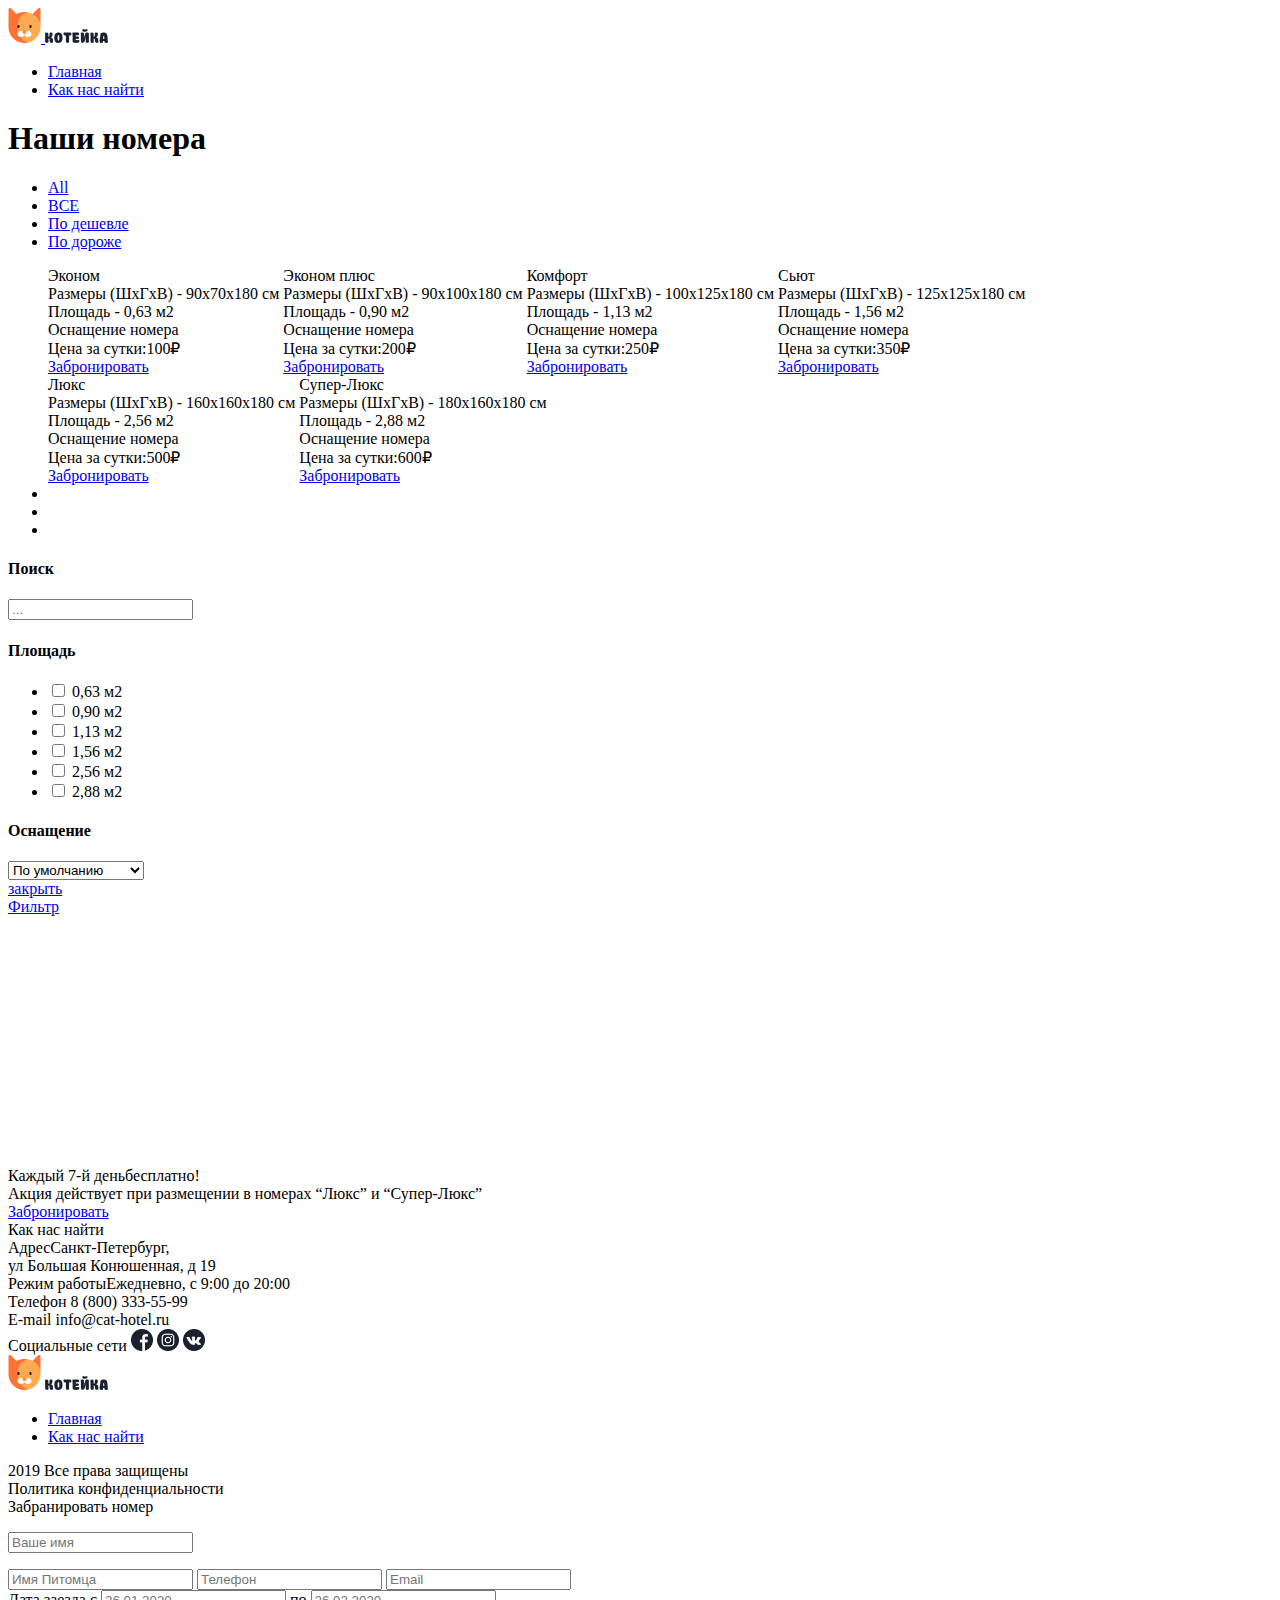
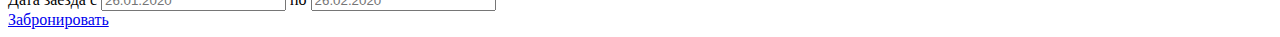
==== github/cathotel/nomera.html @ 37ad0294 "Создал сайт кетхотел" ====
<!DOCTYPE html>
<html lang="en">

<head>
    <meta charset="UTF-8">
    <meta name="viewport" content="width=device-width, initial-scale=1.0">
    <title>Document</title>
    <link href="https://fonts.googleapis.com/css?family=Lato:400,700|Rubik:400,500,700,900&display=swap&subset=cyrillic"
        rel="stylesheet">
    <link href="https://fonts.googleapis.com/css?family=Open+Sans:400,700&display=swap&subset=cyrillic-ext"
        rel="stylesheet">

    <link rel="stylesheet" href="/css/reset.css">
    <link rel="stylesheet" href="/css/slick.css">
    <link rel="stylesheet" href="/css/fonts.css">
    <link rel="stylesheet" href="/css/main.css">
    <link rel="stylesheet" href="/css/style.css">
</head>

<body>
    <div class="header">
        <div class="container">
            <div class="header-wrapper">
                <div class="header-logo">
                    <a href="/index.html">
                        <img src="images/logo.png" alt="">
                        <img src="images/logodescr.png" alt=""></a>
                </div>
                <div class="header-menu">
                    <ul>
                        <li class="list"><a href="index.html">Главная</a></li>
                        <li class="list"><a href="#searchmap">Как нас найти</a></li>
                    </ul>
                </div>
            </div>
        </div>
    </div>

    <section class="numbers">
        <div class="container">
            <div class="title-wrapper">
                <h1 class="numbers-title text-title">Наши номера</h1>

            </div>
        </div>
    </section>


    <main class="cd-main-content">
        <div class="cd-tab-filter-wrapper">
            <div class="cd-tab-filter">
                <ul class="cd-filters">
                    <li class="placeholder">
                        <a data-type="all" href="#0">All</a> <!-- selected option on mobile -->
                    </li>
                    <li class="filter"><a class="selected" href="#0" data-type="all">ВСЕ</a></li>
                    <li class="filter" data-filter=".color-1"><a href="#0" data-type="color-1">По дешевле </a></li>
                    <li class="filter" data-filter=".color-2"><a href="#0" data-type="color-2">По дороже</a></li>
                </ul> <!-- cd-filters -->
            </div> <!-- cd-tab-filter -->
        </div> <!-- cd-tab-filter-wrapper -->

        <section class="cd-gallery">
            <ul>
                <li class="mix color-1 check1 radio2 option1">
                    <div class="item-box">
                        <div class="item-box__img" style="background-image: url(images/boxitemimg1.jpg);"></div>
                        <div class="item-box_descr-wrapper">
                            <div class="item-box_descr">
                                <div class="item-box__title">Эконом</div>
                                <div class="item-box__size">Размеры (ШхГхВ) - 90х70х180 см</div>
                                <div class="item-box__area">Площадь - 0,63 м2</div>
                                <div class="item-box__equipment">Оснащение номера<img src="images/" alt=""> </div>
                                <div class="item-box__price">Цена за сутки:<span>100₽</span></div>
                                <a href="#" class="btn btnRed js-button-campaign">Забронировать</a>
                            </div>
                        </div>
                    </div>
                </li>
                <li class="mix color-1 check2 radio2 option2">
                    <div class="item-box">
                        <div class="item-box__img" style="background-image: url(images/boxitemimg2.jpg);"></div>
                        <div class="item-box_descr-wrapper">
                            <div class="item-box_descr">
                                <div class="item-box__title">Эконом плюс </div>
                                <div class="item-box__size">Размеры (ШхГхВ) - 90х100х180 см </div>
                                <div class="item-box__area"> Площадь - 0,90 м2</div>
                                <div class="item-box__equipment">Оснащение номера<img src="images" alt=""> </div>
                                <div class="item-box__price">Цена за сутки:<span>200₽</span></div>
                                <a href="#" class="btn btnRed js-button-campaign">Забронировать</a>
                            </div>
                        </div>
                    </div>
                </li>
                <li class="mix color-1 check3 radio3 option3">
                    <div class="item-box">
                        <div class="item-box__img" style="background-image: url(images/boxitemimg3.jpg);"></div>
                        <div class="item-box_descr-wrapper">
                            <div class="item-box_descr">
                                <div class="item-box__title"> Комфорт</div>
                                <div class="item-box__size">Размеры (ШхГхВ) - 100х125х180 см </div>
                                <div class="item-box__area"> Площадь - 1,13 м2</div>
                                <div class="item-box__equipment">Оснащение номера<img src="images" alt=""> </div>
                                <div class="item-box__price">Цена за сутки:<span>250₽</span></div>
                                <a href="#" class="btn btnRed js-button-campaign">Забронировать</a>
                            </div>
                        </div>
                    </div>
                </li>
                <li class="mix color-2 check4 radio2 option4">
                    <div class="item-box">
                        <div class="item-box__img" style="background-image: url(images/boxitemimg4.jpg);"></div>
                        <div class="item-box_descr-wrapper">
                            <div class="item-box_descr">
                                <div class="item-box__title">Сьют </div>
                                <div class="item-box__size">Размеры (ШхГхВ) - 125х125х180 см </div>
                                <div class="item-box__area">Площадь - 1,56 м2 </div>
                                <div class="item-box__equipment">Оснащение номера<img src="images" alt=""> </div>
                                <div class="item-box__price">Цена за сутки:<span>350₽</span></div>
                                <a href="#" class="btn btnRed js-button-campaign">Забронировать</a>
                            </div>
                        </div>
                    </div>
                </li>
                <li class="mix color-2 check5 radio3 option5">
                    <div class="item-box">
                        <div class="item-box__img" style="background-image: url(images/boxitemimg5.jpg);"></div>
                        <div class="item-box_descr-wrapper">
                            <div class="item-box_descr">
                                <div class="item-box__title"> Люкс</div>
                                <div class="item-box__size">Размеры (ШхГхВ) - 160х160х180 см </div>
                                <div class="item-box__area"> Площадь - 2,56 м2</div>
                                <div class="item-box__equipment">Оснащение номера<img src="images" alt=""> </div>
                                <div class="item-box__price">Цена за сутки:<span>500₽</span></div>
                                <a href="#" class="btn btnRed js-button-campaign">Забронировать</a>
                            </div>
                        </div>
                    </div>
                </li>
                <li class="mix color-2 check6 radio3 option5">
                    <div class="item-box">
                        <div class="item-box__img" style="background-image: url(images/boxitemimg6.svg);"></div>
                        <div class="item-box_descr-wrapper">
                            <div class="item-box_descr">
                                <div class="item-box__title"> Супер-Люкс</div>
                                <div class="item-box__size">Размеры (ШхГхВ) - 180х160х180 см </div>
                                <div class="item-box__area">Площадь - 2,88 м2 </div>
                                <div class="item-box__equipment">Оснащение номера<img src="images" alt=""> </div>
                                <div class="item-box__price">Цена за сутки:<span>600₽</span></div>
                                <a href="#" class="btn btnRed js-button-campaign">Забронировать</a>
                            </div>
                        </div>
                    </div>
                </li>
                <!-- <li class="mix color-2 check2 radio2 option1"><img src="img/img-7.jpg" alt="Image 7"></li>
				<li class="mix color-1 check1 radio3 option4"><img src="img/img-8.jpg" alt="Image 8"></li>
				<li class="mix color-2 check1 radio2 option3"><img src="img/img-9.jpg" alt="Image 9"></li>
				<li class="mix color-1 check3 radio2 option4"><img src="img/img-10.jpg" alt="Image 10"></li>
				<li class="mix color-1 check3 radio3 option2"><img src="img/img-11.jpg" alt="Image 11"></li>
				<li class="mix color-2 check1 radio3 option1"><img src="img/img-12.jpg" alt="Image 12"></li>-->
                <li class="gap"></li>
                <li class="gap"></li>
                <li class="gap"></li>
            </ul>
            <div class="cd-fail-message">No results found</div>
        </section> <!-- cd-gallery -->

        <div class="cd-filter">
            <form>
                <div class="cd-filter-block">
                    <h4>Поиск</h4>

                    <div class="cd-filter-content">
                        <div class="cd-filter__wrapper">
                            <input type="search" placeholder="...">
                        </div>
                    </div> <!-- cd-filter-content -->
                </div> <!-- cd-filter-block -->

                <div class="cd-filter-block">
                    <h4>Площадь</h4>

                    <ul class="cd-filter-content cd-filters list">
                        <li>
                            <input class="filter" data-filter=".check1" type="checkbox" id="checkbox1">
                            <label class="checkbox-label" for="checkbox1">0,63 м2</label>
                        </li>

                        <li>
                            <input class="filter" data-filter=".check2" type="checkbox" id="checkbox2">
                            <label class="checkbox-label" for="checkbox2">0,90 м2</label>
                        </li>

                        <li>
                            <input class="filter" data-filter=".check3" type="checkbox" id="checkbox3">
                            <label class="checkbox-label" for="checkbox3">1,13 м2</label>
                        </li>
                        <li>
                            <input class="filter" data-filter=".check4" type="checkbox" id="checkbox4">
                            <label class="checkbox-label" for="checkbox4">1,56 м2</label>
                        </li>
                        <li>
                            <input class="filter" data-filter=".check5" type="checkbox" id="checkbox5">
                            <label class="checkbox-label" for="checkbox5">2,56 м2</label>
                        </li>
                        <li>
                            <input class="filter" data-filter=".check6" type="checkbox" id="checkbox6">
                            <label class="checkbox-label" for="checkbox6">2,88 м2</label>
                        </li>
                    </ul> <!-- cd-filter-content -->
                </div> <!-- cd-filter-block -->

                <div class="cd-filter-block">
                    <h4>Оснащение</h4>

                    <div class="cd-filter-content">
                        <div class="cd-select cd-filters">
                            <select class="filter" name="selectThis" id="selectThis">
                                <option value="">По умолчанию</option>
                                <option value=".option1">Пустой номер</option>
                                <option value=".option2">Лежак</option>
                                <option value=".option3">Когтеточка</option>
                                <option value=".option4">Игровой-комплекс</option>
                                <option value=".option5">Домик</option>
                            </select>
                        </div> <!-- cd-select -->
                    </div> <!-- cd-filter-content -->
                </div> <!-- cd-filter-block -->

                <!-- <div class="cd-filter-block">
                    <h4>Radio buttons</h4>

                    <ul class="cd-filter-content cd-filters list">
                        <li>
                            <input class="filter" data-filter="" type="radio" name="radioButton" id="radio1" checked>
                            <label class="radio-label" for="radio1">All</label>
                        </li>

                        <li>
                            <input class="filter" data-filter=".radio2" type="radio" name="radioButton" id="radio2">
                            <label class="radio-label" for="radio2">Choice 2</label>
                        </li>

                        <li>
                            <input class="filter" data-filter=".radio3" type="radio" name="radioButton" id="radio3">
                            <label class="radio-label" for="radio3">Choice 3</label>
                        </li>
                    </ul> 
                </div>  -->
            </form>

            <a href="#0" class="cd-close">закрыть</a>
        </div> <!-- cd-filter -->

        <a href="#0" class="cd-filter-trigger">Фильтр</a>
    </main> <!-- cd-main-content -->

    <section class="bonus">
        <div class="container">
            <div class="bonus-wrapper">
                <img src="images/bonuslpaw.png" alt="">
                <div class="bonus-info">
                    <div class="bonus-info__title"> Каждый 7-й день<span>бесплатно!</span></div>
                    <div class="bonus-info__text">Акция действует при размещении
                        в номерах “Люкс” и “Супер-Люкс” </div>
                    <a href="#" class="btn js-button-campaign">Забронировать</a>
                </div>
            </div>
        </div>
    </section>


    <footer class="footer">
        <div class="footer-top">
            <div class="container footer-wrapper">
                <div class="footer-top__item-left">
                    <div class="footer-top__item-left-title">Как нас найти</div>
                    <div class="footer-top__item-left-addres"> <span>Адрес</span>Санкт-Петербург, <br>
                        ул Большая Конюшенная, д 19 </div>
                    <div class="footer-top__item-left-works"> <span>Режим работы</span>Ежедневно, с 9:00 до 20:00 </div>
                    <div class="footer-top__item-left-fon"> <span>Телефон</span> 8 (800) 333-55-99</div>
                    <div class="footer-top__item-left-mail"><span>E-mail</span> info@cat-hotel.ru</div>
                    <div class="footer-top__item-left-socseti"><span>Социальные сети</span>
                        <a href="#"><img src="images/fb.png" alt=""></a>
                        <a href="#"><img src="images/inst.png" alt=""></a>
                        <a href="#"><img src="images/vk.png" alt=""></a>
                    </div>
                </div>

                <div class="footer-top__item-right" id="searchmap">
                    <script type="text/javascript" charset="utf-8" async
                        src="https://api-maps.yandex.ru/services/constructor/1.0/js/?um=constructor%3A2e647d6740fc18b37abcd049ff1bc5b6906db2e746217509d3de28a789d1b84e&amp;width=1057&amp;height=720&amp;lang=ru_RU&amp;scroll=true"></script>
                </div>
            </div>
        </div>
        <div class="footer-bottom">
            <div class="footer-bottom-up">
                <div class="container">
                    <div class="header-wrapper">
                        <div class="header-logo">
                            <img src="images/logo.png" alt="">
                            <img src="images/logodescr.png" alt="">
                        </div>
                        <div class="header-menu">
                            <ul>
                                <li class="list"><a href="index.html">Главная</a></li>
                                <li class="list"><a href="#searchmap">Как нас найти</a></li>
                            </ul>
                        </div>
                    </div>
                </div>
            </div>
            <div class="container">
                <div class="footer-bottom-down">
                    <div class="bottom-down__item">2019 Все права защищены</div>
                    <div class="bottom-down__item">Политика конфиденциальности</div>
                </div>
            </div>
        </div>
    </footer>
    <div class="overlay js-overlay-campaign">
        <div class="popup js-popup-campaign">
            <div class="text-title" id="popup-text">Забранировать номер</div>
            <form action="send.php" method="post" class="form">
                <p><input placeholder="Ваше имя" name="fio"></p>
                    <input placeholder="Имя Питомца" name="KatName">
                    <input placeholder="Телефон" name="fon">
                    <input placeholder="Email" name="Email">
                    <div class="data">Дата заезда
                    <span>c</span>
                        <input placeholder="26.01.2020" name="from"> по
                        <input placeholder="26.02.2020" name="to">
                </div>
                <a href="#" class="btn btnRed js-button-campaign">Забронировать</a>
            </form>
           
            <div class="close-popup js-close-campaign"></div>
        </div>
    </div>



    <script src="https://ajax.googleapis.com/ajax/libs/jquery/3.4.1/jquery.min.js"></script>
    <script src="js/slick.min.js"></script>
    <script src="js/jquery.mixitup.min.js"></script>
    <script src="js/main.js"></script>
</body>

</html>
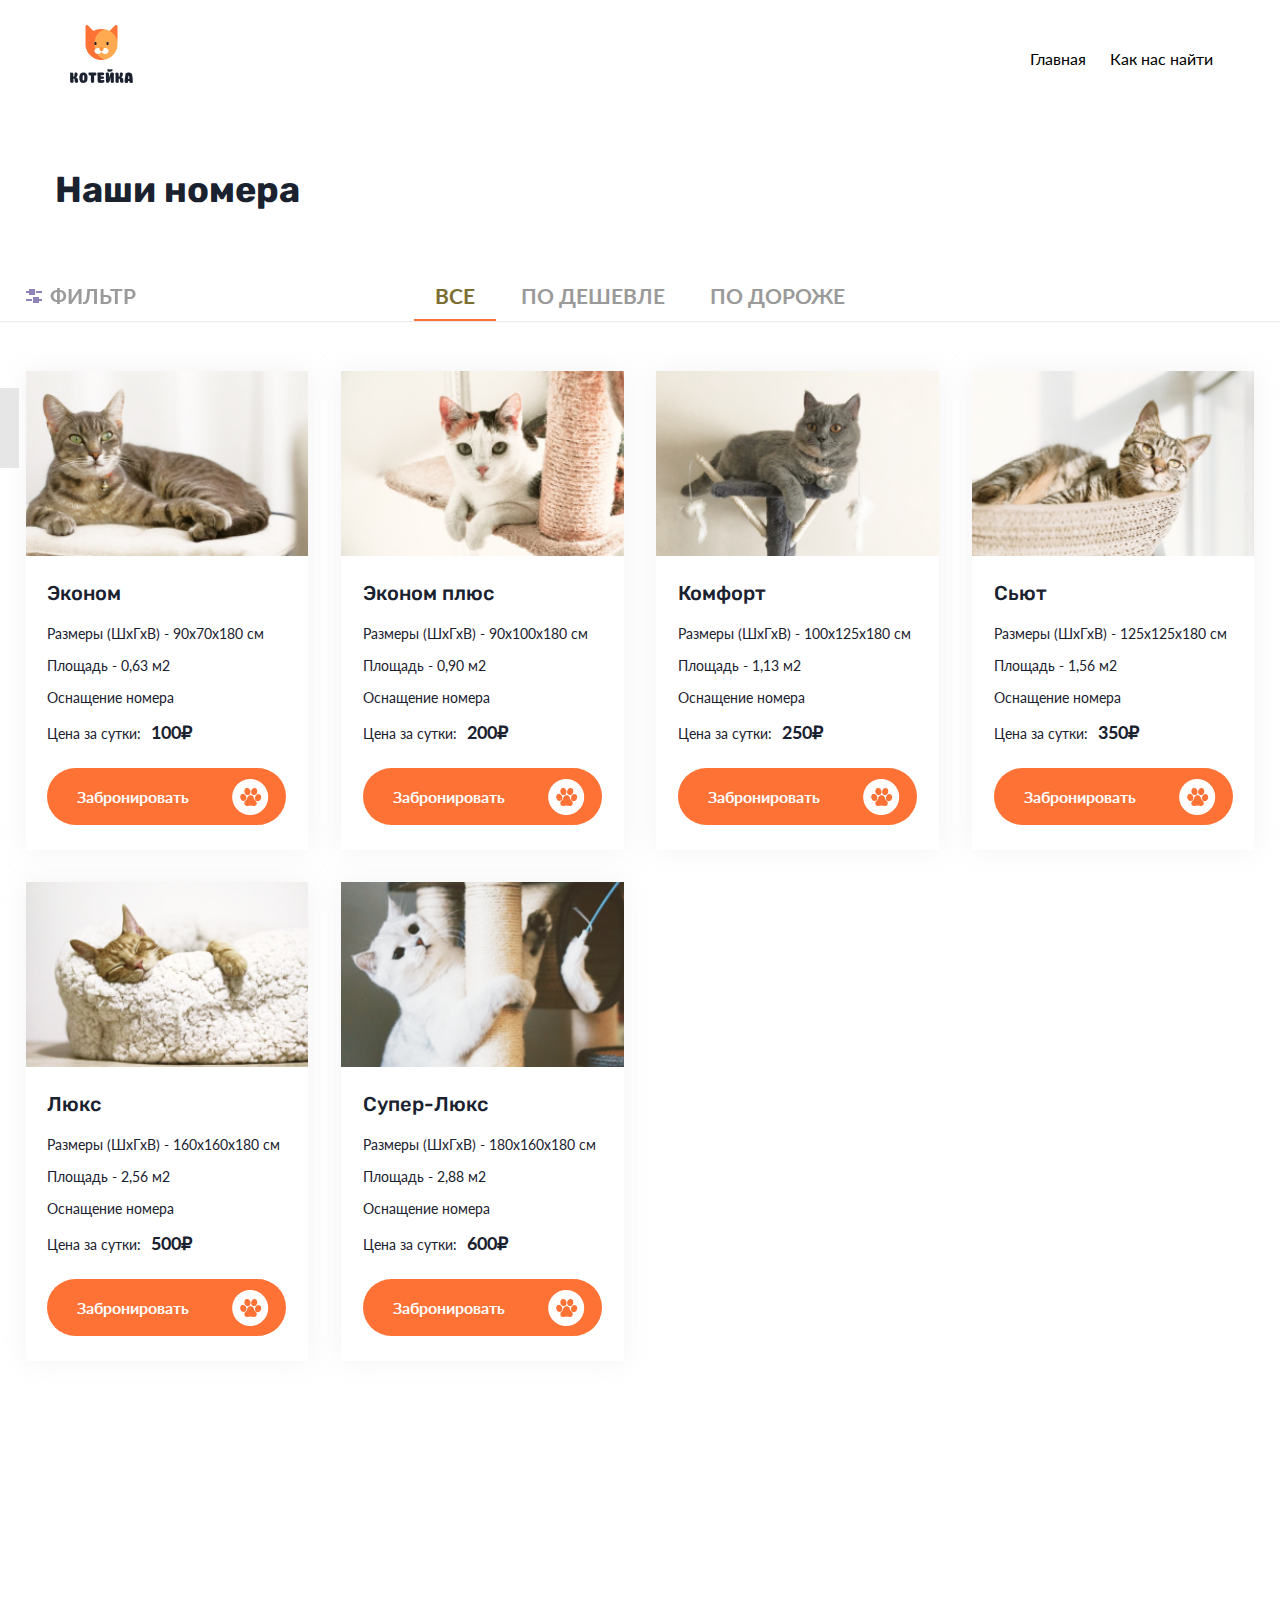
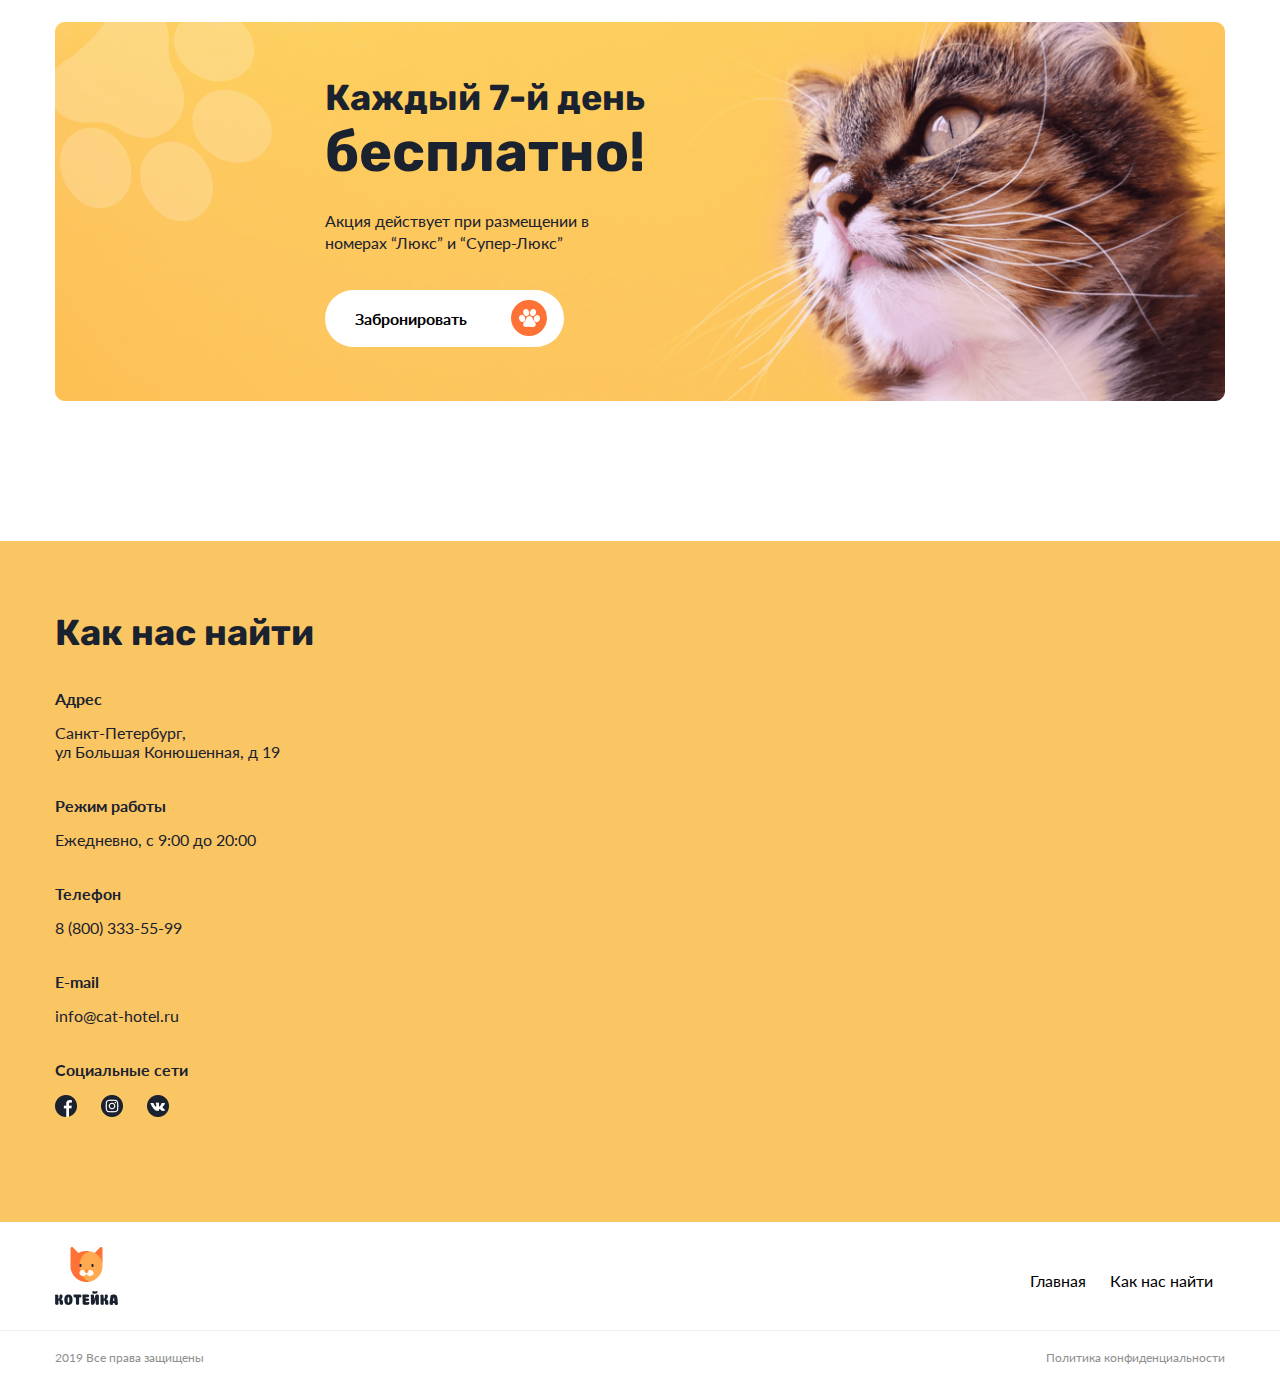
==== commit 4199076e: "Update nomera.html" ====
--- a/github/cathotel/nomera.html
+++ b/github/cathotel/nomera.html
@@ -10,11 +10,11 @@
     <link href="https://fonts.googleapis.com/css?family=Open+Sans:400,700&display=swap&subset=cyrillic-ext"
         rel="stylesheet">
 
-    <link rel="stylesheet" href="/css/reset.css">
-    <link rel="stylesheet" href="/css/slick.css">
-    <link rel="stylesheet" href="/css/fonts.css">
-    <link rel="stylesheet" href="/css/main.css">
-    <link rel="stylesheet" href="/css/style.css">
+    <link rel="stylesheet" href="css/reset.css">
+    <link rel="stylesheet" href="css/slick.css">
+    <link rel="stylesheet" href="css/fonts.css">
+    <link rel="stylesheet" href="css/main.css">
+    <link rel="stylesheet" href="css/style.css">
 </head>
 
 <body>
@@ -346,4 +346,4 @@
     <script src="js/main.js"></script>
 </body>
 
-</html>+</html>
--- a/github/cathotel/css/fonts.css
+++ b/github/cathotel/css/fonts.css
@@ -0,0 +1,33 @@
+@font-face {
+  font-family: 'icomoon';
+  src:  url('../fonts/icomoon.eot?s1ht3e');
+  src:  url('../fonts/icomoon.eot?s1ht3e#iefix') format('embedded-opentype'),
+    url('../fonts/icomoon.ttf?s1ht3e') format('truetype'),
+    url('../fonts/icomoon.woff?s1ht3e') format('woff'),
+    url('../fonts/icomoon.svg?s1ht3e#icomoon') format('svg');
+  font-weight: normal;
+  font-style: normal;
+  font-display: block;
+}
+
+[class^="icon-"], [class*=" icon-"] {
+  /* use !important to prevent issues with browser extensions that change fonts */
+  font-family: 'icomoon' !important;
+  speak: none;
+  font-style: normal;
+  font-weight: normal;
+  font-variant: normal;
+  text-transform: none;
+  line-height: 1;
+
+  /* Better Font Rendering =========== */
+  -webkit-font-smoothing: antialiased;
+  -moz-osx-font-smoothing: grayscale;
+}
+
+.icon-chevron-left:before {
+  content: "\f053";
+}
+.icon-chevron-right:before {
+  content: "\f054";
+}
--- a/github/cathotel/css/main.css
+++ b/github/cathotel/css/main.css
@@ -0,0 +1,103 @@
+
+
+.overlay {
+	position: absolute;
+	width: 100%;
+	height: 100vh;
+	top: 0;
+	left: 0;
+	background: rgba(255, 254, 253, 0.8);
+	backdrop-filter: blur(8px);	
+	display: none;
+	z-index: 100;
+	
+}
+
+.popup {
+	position: absolute;
+	max-width: 570px;
+	left: 50%;
+	top: 45%;
+	transform: translate(-50%, -50%);
+	padding: 50px 70px;
+	background-color: #fff;
+	color: #1A212F;
+	box-shadow: 0px 0px 25px rgba(208, 208, 208, 0.25);
+	border-radius: 10px;
+	border: 1px solid sandybrown;
+	background-image: url(../images/formpaw.svg);
+	background-repeat: no-repeat;
+	background-position: -30px -25px;
+}
+#popup-text{
+	font-size: 28px;
+	line-height: 33px;
+	margin-bottom: 50px;
+}
+
+.form input{ 
+	width: 100%;
+	padding: 16px 10px;
+	background-color: #fff;
+	border: 1px solid #D7D7D7;
+	box-sizing: border-box;
+	border-radius: 25px;
+	margin-bottom: 20px;	
+}
+.form .data input{ 
+	max-width: 129px;
+	margin: 0px 1px 20px 12px;
+	
+}
+.data{
+
+}
+.data span{
+	padding: 0 0 0 30px;
+}
+
+.form input::placeholder{ 
+	color: #000;
+}
+.form .btn{
+	transform: translate(40%);
+}
+.close-popup {
+	position: absolute;
+	top: 15px;
+	right: 15px;
+	width: 23px;
+	height: 23px;
+	cursor: pointer;
+}
+
+.close-popup:before {
+	content: '';
+	background-color: #FF7236;
+	position: absolute;
+	height: 1px;
+	width: 31px;
+	top: 11px;
+	left: -4px;
+	transform: rotate(-45deg);
+}
+
+.close-popup:after {
+	content: '';
+	background-color: #FF7236;
+	position: absolute;
+	height: 1px;
+	width: 31px;
+	top: 11px;
+	transform: rotate(45deg);
+	left: -4px;
+}
+
+@media screen and (max-width: 768px) {
+
+	.popup {
+		width: 100%;
+		height: 100vh;
+		font-size: 15px;
+	}
+}--- a/github/cathotel/css/style.css
+++ b/github/cathotel/css/style.css
@@ -0,0 +1,1142 @@
+
+*, *::before, *::after{
+    box-sizing: border-box;
+}
+body{
+    font-family: 'Lato',serif;
+    font-weight: 400;
+    font-size: 16px;
+    line-height: 140%;
+    color: #1A212F;
+    outline: none;
+}
+a{
+    text-decoration: none;
+    color: #000;
+}
+
+.container {
+    max-width: 1170px;
+    margin: 0 auto;
+}
+.header-wrapper {
+    display: flex;
+    justify-content: space-between;
+    padding-top: 10px;
+}
+.header-logo :first-child{
+    margin: 3px 15px;
+    display: block;
+}
+.header-logo{
+    margin: 12px 0px;
+}
+.header-menu ul {
+    display: flex;
+}
+.list {    
+    margin: 32px 1px;
+    border: 1px solid #Fff;
+    padding: 5px 10px;
+    transition: .5s;
+}
+.list:hover{
+    border: 1px solid #FAC663;
+    padding: 5px 10px;
+}
+.info {
+    width: 100%;
+    background-image: url(../images/fon.jpg);
+    background-repeat: no-repeat;
+    background-size: cover;
+    background-position: center;
+    height: 504px;
+}
+.info-wrapper {
+    padding-top: 153px;
+    
+}
+.info-item {
+    max-width: 350px;
+    
+}
+.subtitle {
+    font-size: 14px;
+    line-height: 17px;
+}
+.title {
+    font-family: 'Rubik', sans-serif;
+    font-weight: bold;
+    font-size: 62px;
+    line-height: 73px;
+}
+.info-item__descr {
+    font-size: 20px;
+    line-height: 24px;
+    margin-bottom: 40px;
+}
+
+.btn{
+    padding: 19px 80px 19px 30px;
+    background-color: #fff;
+    border-radius: 30px;
+    display: inline-block;
+    font-weight: 700;
+    font-size: 16px;
+    line-height: 19px;
+    background-image: url(../images/paw.svg);
+    background-repeat: no-repeat;
+    background-position: right;
+    border-right: solid 17px #fff;
+}
+.text {
+    width: 100%;
+    position: relative;
+    padding-top: 140px;
+    background-image: url(../images/lapa.svg);
+    background-position:  100% 0;
+    background-repeat: no-repeat;
+}
+
+.text-title {
+    font-family: 'Rubik', sans-serif;
+    font-weight: bold;
+    font-weight: bold;
+    font-size: 36px;
+    line-height: 43px;
+    width: 100%;
+    text-align: center;
+}
+.text-items__wrapper {
+    margin-top: 70px;
+    display: grid;
+    grid-template-columns: 1fr 1fr 1fr;
+    grid-template-rows: 1fr 1fr;
+    grid-column-gap:30px ;
+    grid-row-gap: 20px;
+}
+.text-item {
+    max-width: 370px;
+    border-radius: 8px;
+    box-shadow: 0px 0px 25px rgba(208, 208, 208, 0.25);
+    background-color: #fff;
+    padding: 30px 30px;
+}
+
+.text-item__img {
+    width: 91px;
+    height: 91px;
+    background-color: #FAC663;
+    border-radius: 50%;
+    background-repeat: no-repeat;
+    background-position: 50% 50%;
+    margin-bottom: 35px;
+}
+.text-item__title {
+    font-family: 'Rubik', sans-serif;
+    font-weight: bold;
+    font-weight: 500;
+    font-size: 22px;
+    line-height: 140%;
+    margin-bottom: 20px;
+}
+
+
+.btnRed{
+    background-color: #FF7236;
+    border-color: #FF7236;
+    background-image: url(../images/paw2.png);
+    color: #fff;
+}
+    
+.nomers {
+    background-image: url(../images/ryba.png) q;
+    background-repeat: no-repeat;
+    margin-top: 140px;
+}
+
+.slider {
+    margin-bottom: 70px;
+}
+.slider-items{
+    width: 1197px;
+}
+.slider-item {
+    padding-top: 70px;
+    max-width: 1197px;
+    margin: 0 auto;
+    position: relative;
+
+}
+.slider-item-img {
+    max-width: 600px;
+    height: 404px;
+    
+}
+.slider-item-info {
+    position: absolute;
+    top: 130px;
+    left: 540px;
+    max-width: 500px;
+    height: 285px;
+    border-radius: 8px;
+    box-shadow: 0px 0px 25px rgba(208, 208, 208, 0.25);
+    z-index: 5;
+    background-color: #fff;
+    padding: 25px 100px;
+}
+.slider-item-info__title {
+    font-weight: 500;
+    font-size: 22px;
+    line-height: 26px;
+    font-family: 'Rubik', sans-serif;
+    font-weight: bold;
+    margin-bottom: 30px;
+}
+.slider-item-info__descr {
+    margin-bottom: 30px;
+}
+.sliderList {
+    font-size: 16px;
+    line-height: 19px;
+    font-family: 'Lato',serif;
+    font-weight: 400;
+    margin-bottom: 20px;
+    position: relative;
+    padding-left: 20px;
+}
+.sliderList::before{
+    width: 13px;
+    height: 13px;
+    background-color: #FAC663;
+    content: "";
+    position: absolute;
+    left: 0;
+    top: 23%;
+    border-radius: 50%;
+}
+.slider .slick-dots{
+    display: flex;
+    justify-content: center;
+}
+.slider .slick-dots button{
+    font-size: 0;
+    border-radius: 50%;
+    background-color: #E1E1E1;
+    border: none;
+    margin-right: 10px;
+    width: 12px;
+    height: 12px;
+}
+.slider .slick-dots .slick-active button{
+    background-color: #FAC663;
+}
+
+.slider .slick-arrow {
+    position: absolute;
+    bottom: -33px;
+    right: 25%;
+    display: flex;    
+    background-color: #fff;
+    width: 46px;
+    height: 46px;
+    border-radius: 50%;
+    box-shadow: 0px 2px 12px rgba(173, 152, 143, 0.25);
+    border: none;
+    cursor: pointer;
+    font-size: 0;
+}
+.slider .slick-prev{
+    position: absolute;
+    right: 30%;
+    width: 46px;
+    height: 46px;
+    display: inline-block;
+    margin-right: 20px;
+}
+
+.slider .slick-prev::before{
+    content: "\f053";
+    color: #FAC663;
+    z-index: 15;
+    font-size: 20px;
+    font-family: 'icomoon';
+    position: absolute;
+    top: 30%;
+    left: 29%;
+}
+.slider .slick-next::before{
+    content: "\f054";
+    color: #FAC663;
+    font-size: 20px;
+    font-family: 'icomoon';
+    position: absolute;
+    top: 30%;
+    left: 39%;
+}
+
+.review {
+    width: 100%;
+    background-image: url(../images/lapa2.png);
+    background-repeat: no-repeat;
+    background-position:100% 0;
+}
+
+.slider-review {
+    width: 100%;
+}
+.slick-track{
+    margin-bottom: 30px;
+}
+
+.review-slider-item {
+    max-width: 446px;
+    padding:30px 35px 10px 65px ;
+    background-color: #fff;
+    box-shadow: 0px 0px 25px rgba(208, 208, 208, 0.25);
+    border-radius: 8px;
+    margin-right: 29px;
+}
+.review-slider-item__text{
+    position: relative;
+}
+.review-slider-item__text::before{
+    content: '"';
+    font-size: 72px;
+    line-height: 86px;
+    color: #FAC663;
+    position: absolute;
+    top:-30px;
+    left: -45px;
+}
+.review-slider-item__user_date_wrapper{
+    display: flex;
+    justify-content: space-between;
+    margin-top: 25px;
+    font-size: 14px;
+    line-height: 17px;
+    color: #848484;
+}
+
+.slider-review .slick-dots{
+    display: flex;
+    justify-content: center;
+}
+.slider-review .slick-dots button{
+    font-size: 0;
+    border-radius: 50%;
+    background-color: #E1E1E1;
+    border: none;
+    margin-right: 10px;
+    width: 12px;
+    height: 12px;
+}
+.slider-review .slick-dots .slick-active button{
+    background-color: #FAC663;
+}
+
+.slider-review .slick-arrow {
+    position: absolute;
+    bottom: -33px;
+    right: 25%;
+    display: flex;    
+    background-color: #fff;
+    width: 46px;
+    height: 46px;
+    border-radius: 50%;
+    box-shadow: 0px 2px 12px rgba(173, 152, 143, 0.25);
+    border: none;
+    cursor: pointer;
+    font-size: 0;
+}
+.slider-review .slick-prev{
+    position: absolute;
+    right: 30%;
+    width: 46px;
+    height: 46px;
+    display: inline-block;
+    margin-right: 20px;
+}
+
+.slider-review .slick-prev::before{
+    content: "\f053";
+    color: #FAC663;
+    z-index: 15;
+    font-size: 20px;
+    font-family: 'icomoon';
+    position: absolute;
+    top: 30%;
+    left: 29%;
+}
+.slider-review .slick-next::before{
+    content: "\f054";
+    color: #FAC663;
+    font-size: 20px;
+    font-family: 'icomoon';
+    position: absolute;
+    top: 30%;
+    left: 39%;
+}
+
+.footer {
+    margin-top: 137px;
+}
+.footer-top {
+    background: #FAC663;
+    width: 100%;
+}
+.footer-wrapper{
+    display: flex;
+    
+}
+.footer-top__item-left {
+    padding: 70px 100px 70px 0px;
+    font-size: 16px;
+    line-height: 19px;
+}
+.footer-top__item-left span { 
+    font-weight: bold;
+    display: block;
+    margin-bottom: 15px;
+}
+.footer-top__item-left div { 
+    margin-bottom: 35px;
+}
+
+
+.footer-top__item-left-title {
+    font-weight: bold;
+    font-size: 36px;
+    line-height: 43px;
+    font-family: 'Rubik', sans-serif;
+}
+
+.footer-top__item-right .ymaps-2-1-76-map{
+ width: 100%;
+ height: 100%;
+}
+
+.footer-top__item-right {
+    width: 60%;
+    position: relative;
+}
+.footer-top__item-left-socseti img{
+    margin-right: 20px;
+}
+
+.footer-bottom-up{
+    border-bottom: 1px solid #EFEFEF;
+}
+
+.footer-bottom-down{
+    display: flex;
+    justify-content: space-between;
+    font-size: 12px;
+    line-height: 14px;
+    color: #8F8F8F;  
+    padding: 20px 0;  
+}
+
+/* Номера html */
+
+.cd-main-content {
+    position: relative;
+    min-height: 100vh;
+  }
+  .cd-main-content:after {
+    content: "";
+    display: table;
+    clear: both;
+  }
+  .cd-main-content.is-fixed .cd-tab-filter-wrapper {
+    position: fixed;
+    top: 0;
+    left: 0;
+    width: 100%;
+  }
+  .cd-main-content.is-fixed .cd-gallery {
+    padding-top: 76px;
+  }
+  .cd-main-content.is-fixed .cd-filter {
+    position: fixed;
+    height: 100vh;
+    overflow: hidden;
+  }
+  .cd-main-content.is-fixed .cd-filter form {
+    height: 100vh;
+    overflow: auto;
+    -webkit-overflow-scrolling: touch;
+  }
+  .cd-main-content.is-fixed .cd-filter-trigger {
+    position: fixed;
+  }
+  @media only screen and (min-width: 768px) {
+    .cd-main-content.is-fixed .cd-gallery {
+      padding-top: 90px;
+    }
+  }
+  @media only screen and (min-width: 1170px) {
+    .cd-main-content.is-fixed .cd-gallery {
+      padding-top: 100px;
+    }
+  }
+  
+  /* -------------------------------- 
+  
+  xtab-filter 
+  
+  -------------------------------- */
+  .cd-tab-filter-wrapper {
+    background-color: #ffffff;
+    box-shadow: 0 1px 1px rgba(0, 0, 0, 0.08);
+    z-index: 1;
+  }
+  .cd-tab-filter-wrapper:after {
+    content: "";
+    display: table;
+    clear: both;
+  }
+  
+  .cd-tab-filter {
+    /* tabbed navigation style on mobile - dropdown */
+    position: relative;
+    height: 50px;
+    width: 140px;
+    margin: 0 auto;
+    z-index: 1;
+  }
+  .cd-tab-filter::after {
+    /* small arrow icon */
+    content: '';
+    position: absolute;
+    right: 14px;
+    top: 50%;
+    bottom: auto;
+    -webkit-transform: translateY(-50%);
+    -moz-transform: translateY(-50%);
+    -ms-transform: translateY(-50%);
+    -o-transform: translateY(-50%);
+    transform: translateY(-50%);
+    display: inline-block;
+    width: 16px;
+    height: 16px;
+    background: url("../images/cd-icon-arrow.svg") no-repeat center center;
+    -webkit-transition: all 0.3s;
+    -moz-transition: all 0.3s;
+    transition: all 0.3s;
+    pointer-events: none;
+  }
+  .cd-tab-filter ul {
+    position: absolute;
+    top: 0;
+    left: 0;
+    background-color: #ffffff;
+    box-shadow: inset 0 -2px 0 #41307c;
+  }
+  .cd-tab-filter li {
+    display: none;
+  }
+  .cd-tab-filter li:first-child {
+    /* this way the placehodler is alway visible */
+    display: block;
+  }
+  .cd-tab-filter a {
+    display: block;
+    /* set same size of the .cd-tab-filter */
+    height: 50px;
+    width: 140px;
+    line-height: 50px;
+    padding-left: 14px;
+  }
+  .cd-tab-filter a.selected {
+    background: #41307c;
+    color: #ffffff;
+  }
+  .cd-tab-filter.is-open::after {
+    /* small arrow rotation */
+    -webkit-transform: translateY(-50%) rotate(-180deg);
+    -moz-transform: translateY(-50%) rotate(-180deg);
+    -ms-transform: translateY(-50%) rotate(-180deg);
+    -o-transform: translateY(-50%) rotate(-180deg);
+    transform: translateY(-50%) rotate(-180deg);
+  }
+  .cd-tab-filter.is-open ul {
+    box-shadow: inset 0 -2px 0 #41307c, 0 2px 10px rgba(0, 0, 0, 0.2);
+  }
+  .cd-tab-filter.is-open ul li {
+    display: block;
+  }
+  .cd-tab-filter.is-open .placeholder a {
+    /* reduces the opacity of the placeholder on mobile when the menu is open */
+    opacity: .4;
+  }
+  @media only screen and (min-width: 768px) {
+    .cd-tab-filter {
+      /* tabbed navigation style on medium devices */
+      width: auto;
+      cursor: auto;
+    }
+    .cd-tab-filter::after {
+      /* hide the arrow */
+      display: none;
+    }
+    .cd-tab-filter ul {
+      background: transparent;
+      position: static;
+      box-shadow: none;
+      text-align: center;
+    }
+    .cd-tab-filter li {
+      display: inline-block;
+    }
+    .cd-tab-filter li.placeholder {
+      display: none !important;
+    }
+    .cd-tab-filter a {
+      display: inline-block;
+      padding: 0 1em;
+      width: auto;
+      color: #9a9a9a;
+      text-transform: uppercase;
+      font-weight: 700;
+      font-size: 1.3rem;
+    }
+    .no-touch .cd-tab-filter a:hover {
+      color: #FF7236;
+    }
+    .cd-tab-filter a.selected {
+      background: transparent;
+      color: #7c6e30;
+      /* create border bottom using box-shadow property */
+      box-shadow: inset 0 -2px 0 #FF7236;
+    }
+    .cd-tab-filter.is-open ul li {
+      display: inline-block;
+    }
+  }
+  @media only screen and (min-width: 1170px) {
+    .cd-tab-filter {
+      /* tabbed navigation on big devices */
+      width: 100%;
+      float: right;
+      margin: 0;
+      -webkit-transition: width 0.3s;
+      -moz-transition: width 0.3s;
+      transition: width 0.3s;
+    }
+    .cd-tab-filter.filter-is-visible {
+      /* reduce width when filter is visible */
+      width: 80%;
+    }
+  }
+  
+  /* -------------------------------- 
+  
+  xgallery 
+  
+  -------------------------------- */
+  .cd-gallery {
+    padding: 26px 5%;
+    width: 100%;
+  }
+  .cd-gallery li {
+    margin-bottom: 1.6em;
+    box-shadow: 0 1px 4px rgba(211, 108, 11, 0);
+    display: none;
+  }
+  .cd-gallery li.gap {
+    /* used in combination with text-align: justify to align gallery elements */
+    opacity: 0;
+    height: 0;
+    display: inline-block;
+  }
+  .cd-gallery img {
+    display: block;
+    width: 100%;
+  }
+  .title-wrapper .text-title{
+    margin: 60px 0;
+    text-align: left;
+    
+  }
+  .item-box {
+      min-width: 270px;
+      box-shadow: 0px 0px 25px rgba(208, 208, 208, 0.25);
+
+}
+.item-box__img {
+    width: 100%;
+    min-height: 185px;
+    background-repeat: no-repeat;
+    background-position:center;
+    background-size: cover;
+    margin-bottom: 25px;
+}
+.item-box_descr-wrapper{
+    display: flex;
+    justify-content: center;
+    padding: 0 20px 25px;
+}
+.item-box_descr {
+    font-size: 14px;
+    line-height: 17px;  
+}
+.item-box__title {
+    font-weight: 500;
+    font-size: 20px;
+    line-height: 24px;
+    font-family: 'Rubik', sans-serif;
+    margin-bottom: 20px;
+}
+.item-box__size {
+    margin-bottom: 15px;
+}
+.item-box__area {
+    margin-bottom: 15px;
+}
+.item-box__equipment {
+    margin-bottom: 15px;
+}
+.item-box__price {
+    margin-bottom: 25px;
+}
+.item-box__price span{
+    font-weight: 700;
+    font-size: 18px;
+    line-height: 22px;
+    padding-left: 10px;
+}
+
+.btnred{
+
+    color: #fff;
+}
+
+  .cd-gallery .cd-fail-message {
+    display: none;
+    text-align: center;
+  }
+  @media only screen and (min-width: 768px) {
+    .cd-gallery {
+      padding: 40px 3%;
+    }
+    .cd-gallery ul {
+      text-align: justify;
+    }
+    .cd-gallery ul:after {
+      content: "";
+      display: table;
+      clear: both;
+    }
+    .cd-gallery li {
+      width: 48%;
+      margin-bottom: 2em;
+    }
+  }
+  @media only screen and (min-width: 1170px) {
+    .cd-gallery {
+      padding: 50px 2%;
+      float: right;
+      -webkit-transition: width 0.3s;
+      -moz-transition: width 0.3s;
+      transition: width 0.3s;
+    }
+    .cd-gallery li {
+      width: 23%;
+    }
+    .cd-gallery.filter-is-visible {
+      /* reduce width when filter is visible */
+      width: 80%;
+    }
+  }
+  
+  /* -------------------------------- 
+  
+  xfilter 
+  
+  -------------------------------- */
+  .cd-filter {
+    position: absolute;
+    top: 0;
+    left: 0;
+    width: 280px;
+    height: 100%;
+    background: #ffffff;
+    box-shadow: 4px 4px 20px transparent;
+    z-index: 2;
+    /* Force Hardware Acceleration in WebKit */
+    -webkit-transform: translateZ(0);
+    -moz-transform: translateZ(0);
+    -ms-transform: translateZ(0);
+    -o-transform: translateZ(0);
+    transform: translateZ(0);
+    -webkit-backface-visibility: hidden;
+    backface-visibility: hidden;
+    -webkit-transform: translateX(-100%);
+    -moz-transform: translateX(-100%);
+    -ms-transform: translateX(-100%);
+    -o-transform: translateX(-100%);
+    transform: translateX(-100%);
+    -webkit-transition: -webkit-transform 0.3s, box-shadow 0.3s;
+    -moz-transition: -moz-transform 0.3s, box-shadow 0.3s;
+    transition: transform 0.3s, box-shadow 0.3s;
+  }
+  .cd-filter::before {
+    /* top colored bar */
+    content: '';
+    position: absolute;
+    top: 0;
+    left: 0;
+    height: 50px;
+    width: 100%;
+    background-color: #FF7236;
+    z-index: 2;
+  }
+  .cd-filter::after {
+      content: "<-";
+      color: #fff;
+      position: absolute;
+      top: 50%;
+      right: 50%;
+  }
+  .cd-filter form {
+    padding: 70px 20px;
+  }
+  .cd-filter .cd-close {
+    position: absolute;
+    top: 0;
+    right: 15px;
+    height: 50px;
+    line-height: 50px;
+    width: 60px;
+    color: #ffffff;
+    font-size: 1.3rem;
+    text-align: center;
+    background: #FF7236;
+    opacity: 0;
+    -webkit-transition: opacity 0.3s;
+    -moz-transition: opacity 0.3s;
+    transition: opacity 0.3s;
+    z-index: 3;
+  }
+  .no-touch .cd-filter .cd-close:hover {
+    background: #FF7236;
+  }
+  .cd-filter.filter-is-visible {
+    -webkit-transform: translateX(0);
+    -moz-transform: translateX(0);
+    -ms-transform: translateX(0);
+    -o-transform: translateX(0);
+    transform: translateX(0);
+    box-shadow: 4px 4px 20px rgba(199, 101, 20, 0.2);
+  }
+  .cd-filter.filter-is-visible .cd-close {
+    opacity: 1;
+  }
+  @media only screen and (min-width: 1170px) {
+    .cd-filter {
+      width: 20%;
+    }
+    .cd-filter form {
+      padding: 70px 10%;
+    }
+  }
+  
+  .cd-filter-trigger {
+    position: absolute;
+    top: 0;
+    left: 0;
+    height: 50px;
+    line-height: 50px;
+    width: 60px;
+    /* image replacement */
+    overflow: hidden;
+    text-indent: 100%;
+    color: transparent;
+    white-space: nowrap;
+    background: transparent url("../images/cd-icon-filter.svg") no-repeat center center;
+    z-index: 3;
+  }
+  .cd-filter-trigger.filter-is-visible {
+    pointer-events: none;
+  }
+  @media only screen and (min-width: 1170px) {
+    .cd-filter-trigger {
+      width: auto;
+      left: 2%;
+      text-indent: 0;
+      color: #9a9a9a;
+      text-transform: uppercase;
+      font-size: 1.3rem;
+      font-weight: 700;
+      padding-left: 24px;
+      background-position: left center;
+      -webkit-transition: color 0.3s;
+      -moz-transition: color 0.3s;
+      transition: color 0.3s;
+    }
+    .no-touch .cd-filter-trigger:hover {
+      color: #41307c;
+    }
+    .cd-filter-trigger.filter-is-visible, .cd-filter-trigger.filter-is-visible:hover {
+      color: #ffffff;
+    }
+  }
+  
+  /* -------------------------------- 
+  
+  xcustom form elements 
+  
+  -------------------------------- */
+  .cd-filter-block {
+    margin-bottom: 1.6em;
+  }
+  .cd-filter-block h4 {
+    /* filter block title */
+    position: relative;
+    margin-bottom: .2em;
+    padding: 10px 0 10px 20px;
+    color: #9a9a9a;
+    text-transform: uppercase;
+    font-weight: 700;
+    font-size: 1.3rem;
+    -webkit-user-select: none;
+    -moz-user-select: none;
+    -ms-user-select: none;
+    user-select: none;
+    cursor: pointer;
+  }
+  .no-touch .cd-filter-block h4:hover {
+    color: #FF7236;
+  }
+  .cd-filter-block h4::before {
+    /* arrow */
+    content: '';
+    position: absolute;
+    left: 0;
+    top: 50%;
+    width: 16px;
+    height: 16px;
+    background: url("../images/cd-icon-arrow.svg") no-repeat center center;
+    -webkit-transform: translateY(-50%);
+    -moz-transform: translateY(-50%);
+    -ms-transform: translateY(-50%);
+    -o-transform: translateY(-50%);
+    transform: translateY(-50%);
+    -webkit-transition: -webkit-transform 0.3s;
+    -moz-transition: -moz-transform 0.3s;
+    transition: transform 0.3s;
+  }
+  .cd-filter-block h4.closed::before {
+    -webkit-transform: translateY(-50%) rotate(-90deg);
+    -moz-transform: translateY(-50%) rotate(-90deg);
+    -ms-transform: translateY(-50%) rotate(-90deg);
+    -o-transform: translateY(-50%) rotate(-90deg);
+    transform: translateY(-50%) rotate(-90deg);
+  }
+  .cd-filter__wrapper{
+      max-width: 212px;
+  }
+  .cd-filter-block input, .cd-filter-block select,
+  .cd-filter-block .radio-label::before,
+  .cd-filter-block .checkbox-label::before {
+    /* shared style for input elements */
+    font-family: "Open Sans", sans-serif;
+    border-radius: 0;
+    background-color: #ffffff;
+    border: 2px solid #e6e6e6;
+  }
+  .cd-filter-block input[type='search'],
+  .cd-filter-block input[type='text'],
+  .cd-filter-block select {
+    width: 100%;
+    padding: .8em;
+    -webkit-appearance: none;
+    -moz-appearance: none;
+    -ms-appearance: none;
+    -o-appearance: none;
+    appearance: none;
+    box-shadow: none;
+  }
+  .cd-filter-block input[type='search']:focus,
+  .cd-filter-block input[type='text']:focus,
+  .cd-filter-block select:focus {
+    outline: none;
+    background-color: #ffffff;
+    border-color: #FF7236;
+  }
+  .cd-filter-block input[type='search'] {
+    /* custom style for the search element */
+    border-color: transparent;
+    background-color: #e6e6e6;
+    /* prevent jump - ios devices */
+    font-size: 1.6rem !important;
+  }
+  .cd-filter-block input[type='search']::-webkit-search-cancel-button {
+    display: none;
+  }
+
+  .cd-filter-block .cd-select {
+    /* select element wrapper */
+    position: relative;
+  }
+  .cd-filter-block .cd-select::after {
+    /* switcher arrow for select element */
+    content: '';
+    position: absolute;
+    z-index: 1;
+    right: 14px;
+    top: 50%;
+    -webkit-transform: translateY(-50%);
+    -moz-transform: translateY(-50%);
+    -ms-transform: translateY(-50%);
+    -o-transform: translateY(-50%);
+    transform: translateY(-50%);
+    display: block;
+    width: 16px;
+    height: 16px;
+    background: url("../images/cd-icon-arrow.svg") no-repeat center center;
+    pointer-events: none;
+  }
+  .cd-filter-block select {
+    cursor: pointer;
+    font-size: 1.4rem;
+  }
+  .cd-filter-block select::-ms-expand {
+    display: none;
+  }
+
+  .cd-filter-block .list li {
+    position: relative;
+    margin-bottom: .8em;
+  }
+  .cd-filter-block .list li:last-of-type {
+    margin-bottom: 0;
+  }
+  .cd-filter-block input[type=radio],
+  .cd-filter-block input[type=checkbox] {
+    /* hide original check and radio buttons */
+    position: absolute;
+    left: 0;
+    top: 0;
+    margin: 0;
+    padding: 0;
+    opacity: 0;
+    z-index: 2;
+  }
+  .cd-filter-block .checkbox-label,
+  .cd-filter-block .radio-label {
+    padding-left: 24px;
+    font-size: 1.4rem;
+    -webkit-user-select: none;
+    -moz-user-select: none;
+    -ms-user-select: none;
+    user-select: none;
+  }
+  .cd-filter-block .checkbox-label::before, .cd-filter-block .checkbox-label::after,
+  .cd-filter-block .radio-label::before,
+  .cd-filter-block .radio-label::after {
+    /* custom radio and check boxes */
+    content: '';
+    display: block;
+    position: absolute;
+    top: 50%;
+    -webkit-transform: translateY(-50%);
+    -moz-transform: translateY(-50%);
+    -ms-transform: translateY(-50%);
+    -o-transform: translateY(-50%);
+    transform: translateY(-50%);
+  }
+  .cd-filter-block .checkbox-label::before,
+  .cd-filter-block .radio-label::before {
+    width: 16px;
+    height: 16px;
+    left: 0;
+  }
+  .cd-filter-block .checkbox-label::after,
+  .cd-filter-block .radio-label::after {
+    /* check mark - hidden */
+    display: none;
+  }
+  .cd-filter-block .checkbox-label::after {
+    /* check mark style for check boxes */
+    width: 16px;
+    height: 16px;
+    background: url("../images/cd-icon-check.svg") no-repeat center center;
+  }
+  .cd-filter-block .radio-label::before,
+  .cd-filter-block .radio-label::after {
+    border-radius: 50%;
+  }
+  .cd-filter-block .radio-label::after {
+    /* check mark style for radio buttons */
+    width: 6px;
+    height: 6px;
+    background-color: #ffffff;
+    left: 5px;
+  }
+  .cd-filter-block input[type=radio]:checked + label::before,
+  .cd-filter-block input[type=checkbox]:checked + label::before {
+    border-color: #FF7236;
+    background-color: #FF7236;
+  }
+  .cd-filter-block input[type=radio]:checked + label::after,
+  .cd-filter-block input[type=checkbox]:checked + label::after {
+    display: block;
+  }
+  
+  @-moz-document url-prefix() {
+    /* hide custom arrow on Firefox - select element */
+    .cd-filter-block .cd-select::after {
+      display: none;
+    }
+  }
+  
+
+  /*Nomera bonus------------------------------------------------------------------------------------------------------ */
+
+  .bonus {
+    margin: 140px 0;
+  }
+
+  .bonus-wrapper {
+    width: 100%;
+    background-image: url(../images/bonusfon.jpg);
+    background-repeat: no-repeat;
+    background-size:cover;
+    background-position: center;
+    height: 379px;
+    position: relative;
+    display: flex;
+    align-items: center;
+  }
+  .bonus-wrapper img {
+    position: absolute;
+    top: 0;
+    left: 0;
+  }
+
+  .bonus-info {
+    margin: 0 270px;
+    max-width: 325px;
+
+  }
+  .bonus-info__title {
+    font-family: 'Rubik', sans-serif;
+    font-weight: bold;
+    font-size: 36px;
+    line-height: 43px;    
+    margin-bottom: 25px;
+  }
+  .bonus-info__title span{
+    font-size: 56px;
+    line-height: 66px;
+    display: block;
+  }
+  .bonus-info__text {
+    margin-bottom: 35px;
+  
+  }
+
+
+/* popup--------------------------------------------------------------------------------------- */
